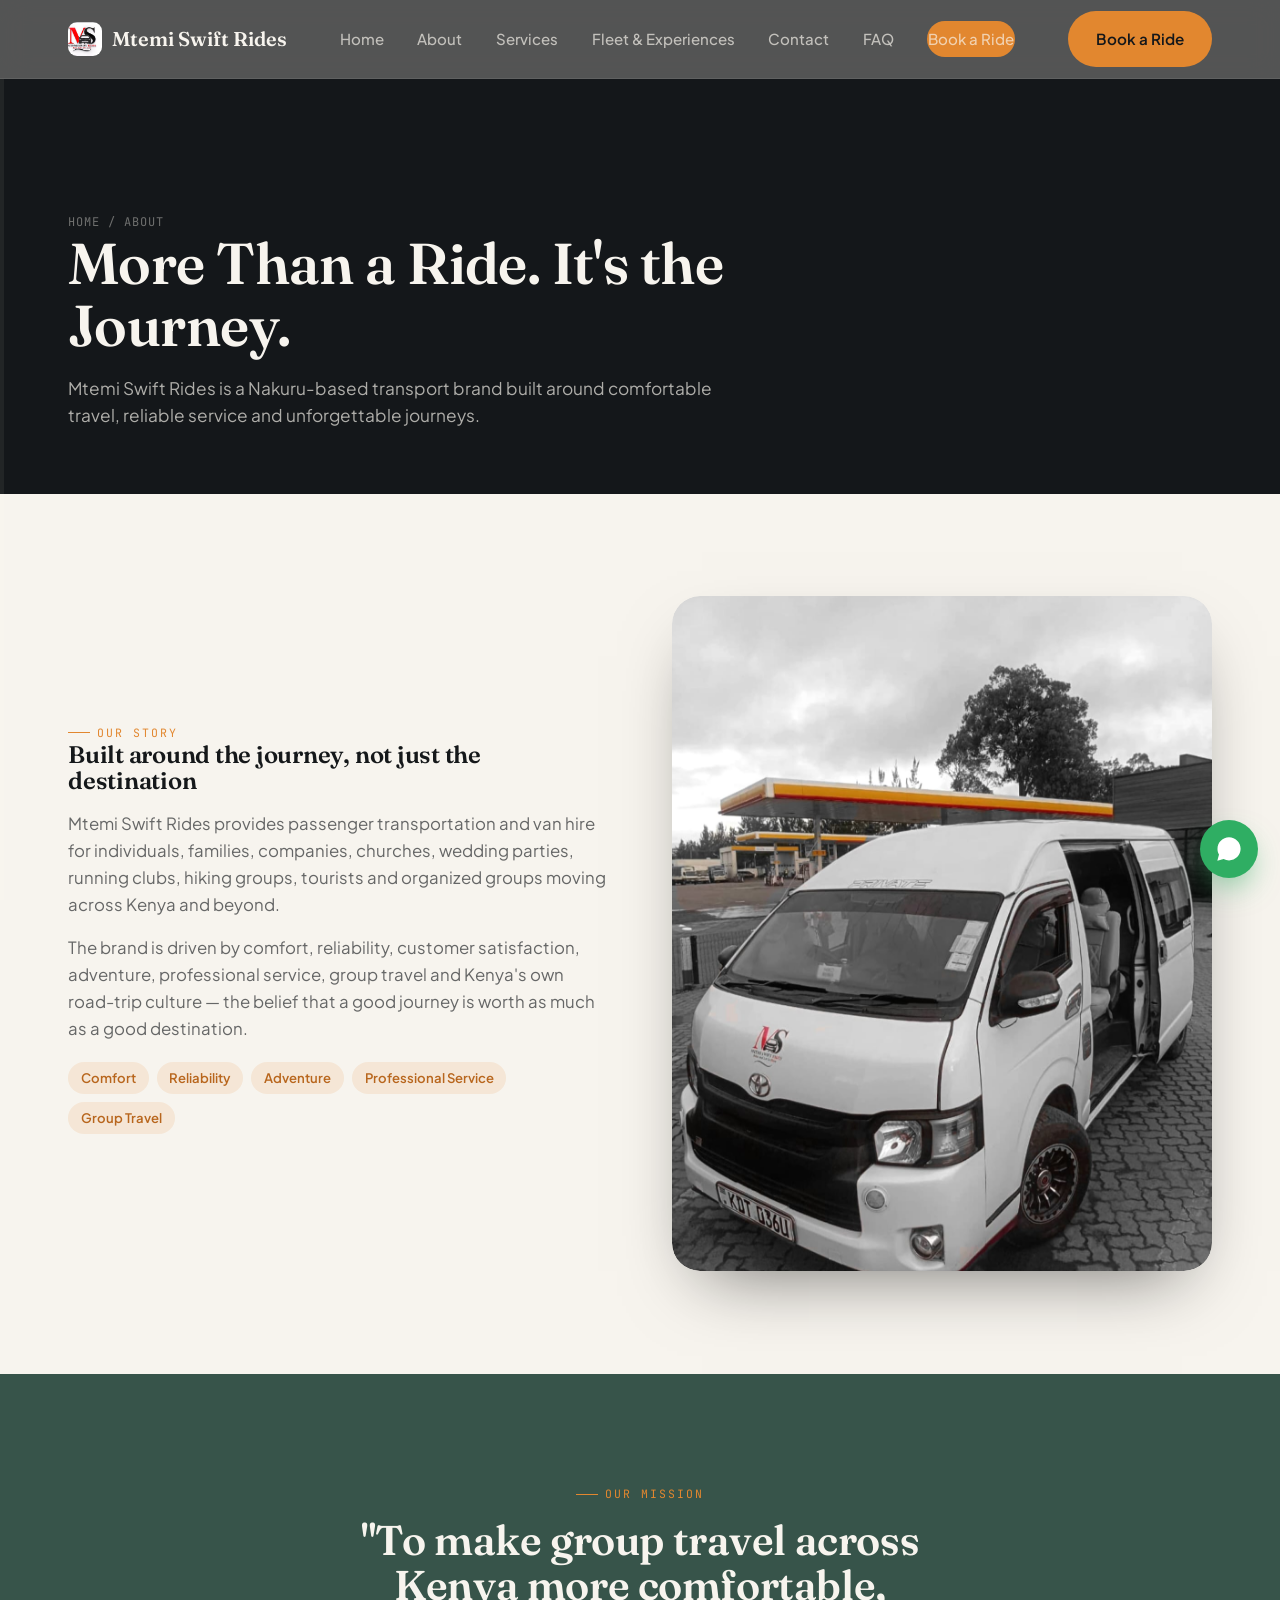
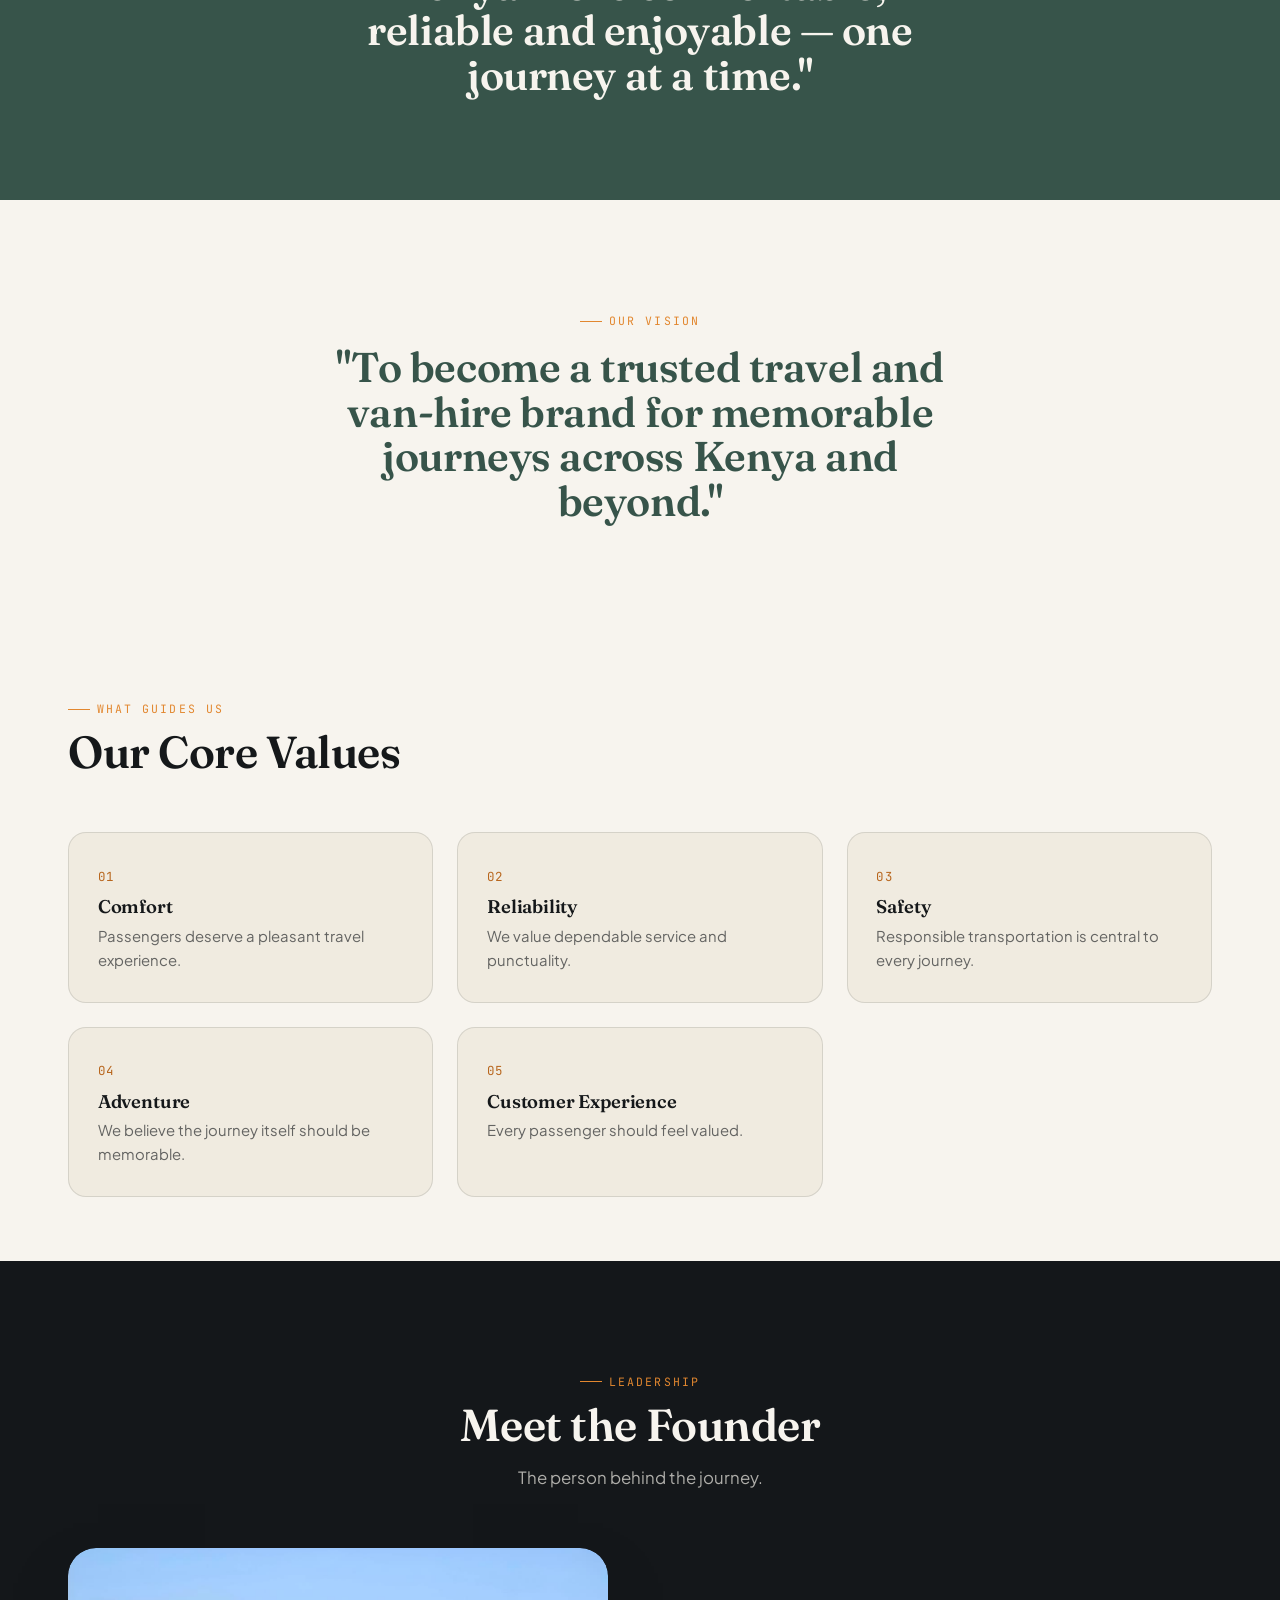
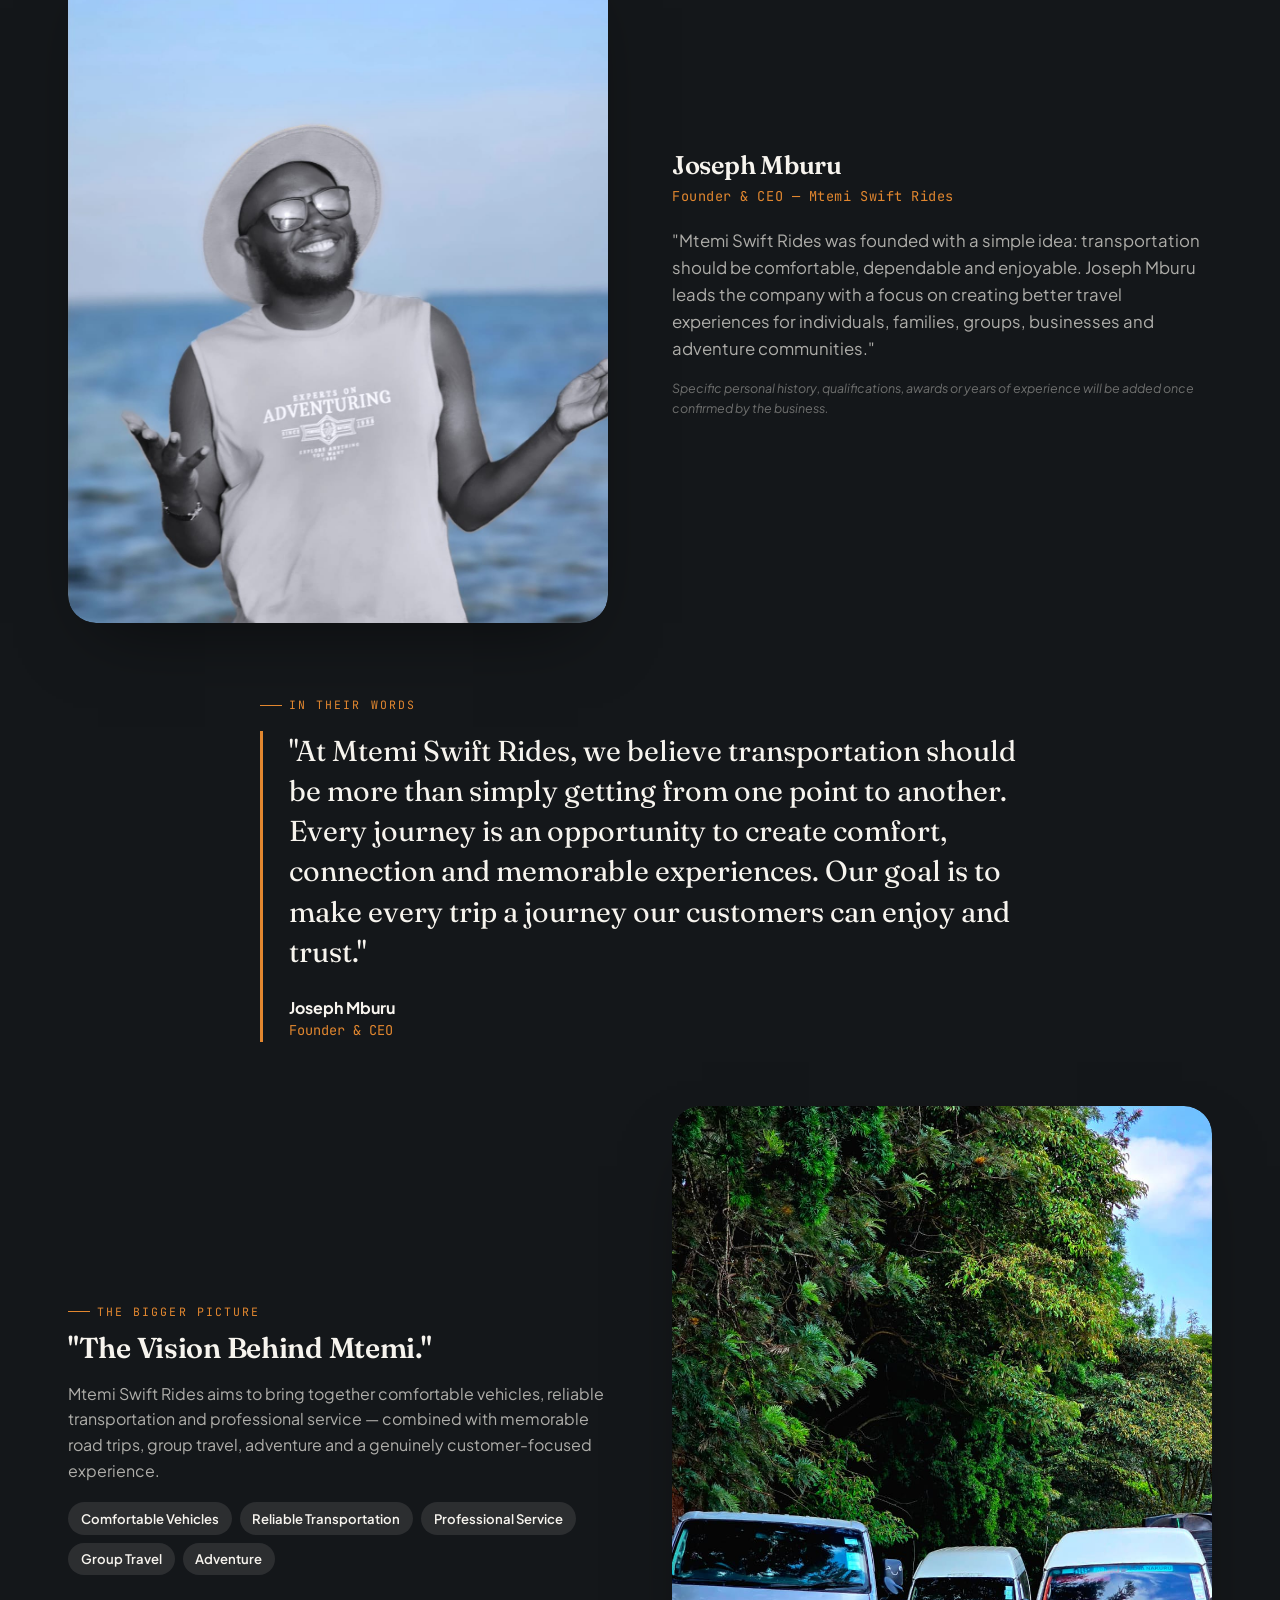
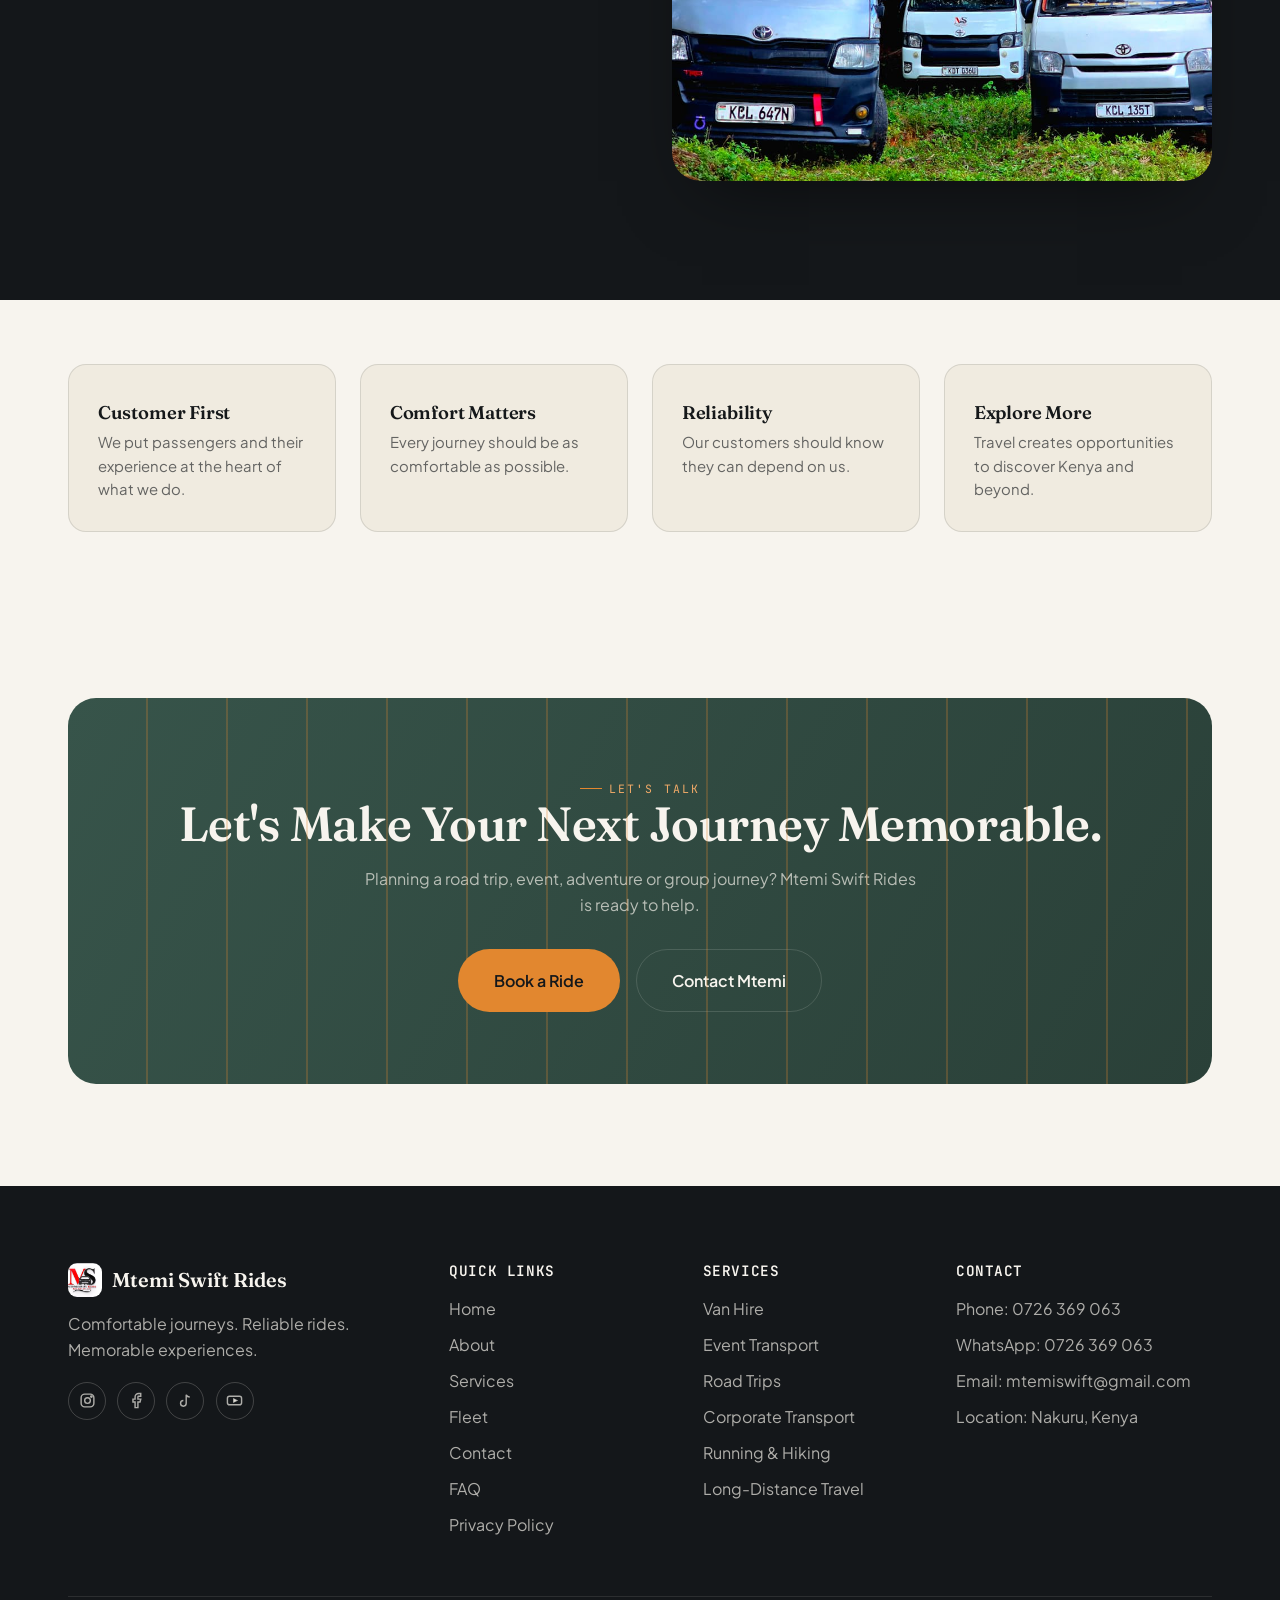
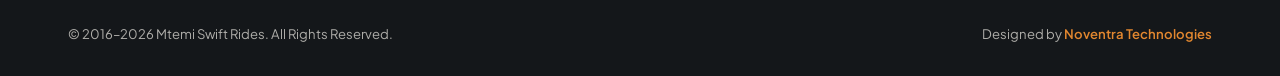
==== about.html @ bff6cc14 "Initial website upload" ====
<!DOCTYPE html>
<html lang="en">
<head>
<meta charset="UTF-8" />
<meta name="viewport" content="width=device-width, initial-scale=1.0" />
<title>About Mtemi Swift Rides | Nakuru-Based Van Hire &amp; Group Transport</title>
<meta name="description" content="Mtemi Swift Rides is a Nakuru-based transport brand built around comfortable travel, reliable service and memorable journeys. Meet the team behind the wheel." />
<link rel="canonical" href="https://www.mtemiswiftrides.co.ke/about.html" />
<meta property="og:type" content="website" />
<meta property="og:title" content="About Mtemi Swift Rides" />
<meta property="og:description" content="More than a ride. It's the journey. Meet the Nakuru-based team behind Mtemi Swift Rides." />
<meta property="og:url" content="https://www.mtemiswiftrides.co.ke/about.html" />
<link rel="preconnect" href="https://fonts.googleapis.com" />
<link rel="preconnect" href="https://fonts.gstatic.com" crossorigin />
<link href="https://fonts.googleapis.com/css2?family=Fraunces:opsz,wght@9..144,500;9..144,600;9..144,700&family=Plus+Jakarta+Sans:wght@400;500;600;700;800&family=JetBrains+Mono:wght@500&display=swap" rel="stylesheet" />
<link rel="stylesheet" href="/assets/css/style.css" />
</head>
<body>
<a href="#main" class="skip-link">Skip to content</a>
<div class="roadline-wrap" aria-hidden="true"><div class="roadline-track"><div class="roadline-progress"></div></div></div>

<header class="navbar">
  <div class="container">
    <a href="/index.html" class="navbar-brand"><img src="/assets/img/logo.jpeg" alt="Mtemi Swift Rides logo" class="mark" /> Mtemi Swift Rides</a>
    <nav class="navbar-links" id="navLinks">
      <a href="/index.html">Home</a>
      <a href="/about.html">About</a>
      <a href="/services.html">Services</a>
      <a href="/fleet.html">Fleet &amp; Experiences</a>
      <a href="/contact.html">Contact</a>
      <a href="/faq.html">FAQ</a>
      <a href="/contact.html" class="btn btn-primary navbar-cta-mobile">Book a Ride</a>
    </nav>
    <div class="navbar-actions">
      <a href="/contact.html" class="btn btn-primary desktop-only">Book a Ride</a>
      <button class="navbar-toggle" aria-label="Toggle menu" aria-expanded="false">
        <svg viewBox="0 0 24 24" fill="none" stroke="currentColor" stroke-width="2"><path d="M3 6h18M3 12h18M3 18h18"/></svg>
      </button>
    </div>
  </div>
</header>

<main id="main">

  <!-- HERO -->
  <section class="page-hero-simple">
    <div class="container">
      <span class="breadcrumb">Home / About</span>
      <h1>More Than a Ride. It's the Journey.</h1>
      <p>Mtemi Swift Rides is a Nakuru-based transport brand built around comfortable travel, reliable service and unforgettable journeys.</p>
    </div>
  </section>

  <!-- OUR STORY -->
  <section class="section">
    <div class="container split">
      <div class="reveal">
        <span class="eyebrow">Our story</span>
        <h2>Built around the journey, not just the destination</h2>
        <p style="margin-top:1.1rem; color:var(--mist-on-light); font-size:1.05rem;">Mtemi Swift Rides provides passenger transportation and van hire for individuals, families, companies, churches, wedding parties, running clubs, hiking groups, tourists and organized groups moving across Kenya and beyond.</p>
        <p style="margin-top:1rem; color:var(--mist-on-light); font-size:1.05rem;">The brand is driven by comfort, reliability, customer satisfaction, adventure, professional service, group travel and Kenya's own road-trip culture — the belief that a good journey is worth as much as a good destination.</p>
        <div class="tag-list">
          <span>Comfort</span><span>Reliability</span><span>Adventure</span><span>Professional Service</span><span>Group Travel</span>
        </div>
      </div>
      <div class="img-frame reveal">
        <img src="/assets/img/van-roadside-scenic.jpeg" alt="Mtemi Swift Rides van parked on a scenic Kenyan roadside" loading="lazy" />
      </div>
    </div>
  </section>

  <!-- MISSION -->
  <section class="section section-forest">
    <div class="container text-center">
      <span class="eyebrow" style="justify-content:center;">Our mission</span>
      <h2 class="reveal" style="max-width:22ch; margin:0.9rem auto 0; font-size:clamp(1.8rem,3.6vw,2.6rem);">"To make group travel across Kenya more comfortable, reliable and enjoyable — one journey at a time."</h2>
    </div>
  </section>

  <!-- VISION -->
  <section class="section">
    <div class="container text-center">
      <span class="eyebrow" style="justify-content:center;">Our vision</span>
      <h2 class="reveal" style="max-width:24ch; margin:0.9rem auto 0; font-size:clamp(1.8rem,3.6vw,2.6rem); color:var(--forest);">"To become a trusted travel and van-hire brand for memorable journeys across Kenya and beyond."</h2>
    </div>
  </section>

  <!-- CORE VALUES -->
  <section class="section section-tight">
    <div class="container">
      <div class="section-head reveal">
        <span class="eyebrow">What guides us</span>
        <h2>Our Core Values</h2>
      </div>
      <div class="grid grid-3">
        <div class="value-card reveal"><span class="num">01</span><h3>Comfort</h3><p>Passengers deserve a pleasant travel experience.</p></div>
        <div class="value-card reveal"><span class="num">02</span><h3>Reliability</h3><p>We value dependable service and punctuality.</p></div>
        <div class="value-card reveal"><span class="num">03</span><h3>Safety</h3><p>Responsible transportation is central to every journey.</p></div>
        <div class="value-card reveal"><span class="num">04</span><h3>Adventure</h3><p>We believe the journey itself should be memorable.</p></div>
        <div class="value-card reveal"><span class="num">05</span><h3>Customer Experience</h3><p>Every passenger should feel valued.</p></div>
      </div>
    </div>
  </section>

  <!-- FULL CEO SECTION -->
  <section class="section section-dark" id="founder">
    <div class="container">
      <div class="section-head center reveal" style="margin-left:auto;margin-right:auto;">
        <span class="eyebrow">Leadership</span>
        <h2>Meet the Founder</h2>
        <p>The person behind the journey.</p>
      </div>

      <div class="split reveal" style="margin-bottom:4rem;">
        <div class="img-frame">
          <img src="/assets/img/ceo-portrait.jpeg" alt="Founder and CEO of Mtemi Swift Rides" loading="lazy" style="object-position:center 20%;" />
        </div>
        <div>
          <h3 style="font-size:1.6rem; color:var(--cream);" data-cfg-ceo-name>[CEO/Founder Name]</h3>
          <p style="font-family:var(--font-mono); font-size:0.85rem; letter-spacing:0.04em; color:var(--amber); margin-top:0.4rem;">Founder &amp; CEO — Mtemi Swift Rides</p>
          <p style="margin-top:1.3rem; color:var(--mist-on-dark); font-size:1.05rem;">"Mtemi Swift Rides was founded with a simple idea: transportation should be comfortable, dependable and enjoyable. <span data-cfg-ceo-name>[CEO/Founder Name]</span> leads the company with a focus on creating better travel experiences for individuals, families, groups, businesses and adventure communities."</p>
          <p class="placeholder-note" style="margin-top:1rem; color:var(--mist-on-dark-soft);">Specific personal history, qualifications, awards or years of experience will be added once confirmed by the business.</p>
        </div>
      </div>

      <!-- CEO MESSAGE -->
      <div class="reveal" style="max-width:760px; margin:0 auto 4rem;">
        <span class="eyebrow">In their words</span>
        <div class="quote-block mt-1">
          <p>"At Mtemi Swift Rides, we believe transportation should be more than simply getting from one point to another. Every journey is an opportunity to create comfort, connection and memorable experiences. Our goal is to make every trip a journey our customers can enjoy and trust."</p>
          <div class="quote-sign">
            <strong data-cfg-ceo-name>[CEO/Founder Name]</strong>
            Founder &amp; CEO
          </div>
        </div>
      </div>

      <!-- VISION BEHIND MTEMI -->
      <div class="split reveal" style="margin-bottom:1rem;">
        <div>
          <span class="eyebrow">The bigger picture</span>
          <h3 style="color:var(--cream); font-size:1.8rem; margin-top:0.7rem;">"The Vision Behind Mtemi."</h3>
          <p style="margin-top:1.1rem; color:var(--mist-on-dark);">Mtemi Swift Rides aims to bring together comfortable vehicles, reliable transportation and professional service — combined with memorable road trips, group travel, adventure and a genuinely customer-focused experience.</p>
          <div class="tag-list">
            <span>Comfortable Vehicles</span><span>Reliable Transportation</span><span>Professional Service</span><span>Group Travel</span><span>Adventure</span>
          </div>
        </div>
        <div class="img-frame">
          <img src="/assets/img/van-fleet-parked.jpeg" alt="Mtemi Swift Rides fleet of vans parked together" loading="lazy" />
        </div>
      </div>
    </div>
  </section>

  <!-- FOUNDER VALUES -->
  <section class="section section-tight">
    <div class="container">
      <div class="grid grid-4">
        <div class="value-card reveal"><h3>Customer First</h3><p>We put passengers and their experience at the heart of what we do.</p></div>
        <div class="value-card reveal"><h3>Comfort Matters</h3><p>Every journey should be as comfortable as possible.</p></div>
        <div class="value-card reveal"><h3>Reliability</h3><p>Our customers should know they can depend on us.</p></div>
        <div class="value-card reveal"><h3>Explore More</h3><p>Travel creates opportunities to discover Kenya and beyond.</p></div>
      </div>
    </div>
  </section>

  <!-- CEO CTA -->
  <section class="section">
    <div class="container">
      <div class="cta-band reveal">
        <span class="eyebrow" style="color:var(--amber-light)">Let's talk</span>
        <h2>Let's Make Your Next Journey Memorable.</h2>
        <p>Planning a road trip, event, adventure or group journey? Mtemi Swift Rides is ready to help.</p>
        <div class="cta-actions">
          <a href="/contact.html" class="btn btn-primary btn-lg">Book a Ride</a>
          <a href="/contact.html" class="btn btn-outline btn-lg">Contact Mtemi</a>
        </div>
      </div>
    </div>
  </section>

</main>

<footer class="footer">
  <div class="container">
    <div class="footer-grid">
      <div class="footer-brand">
        <a href="/index.html" class="navbar-brand"><img src="/assets/img/logo.jpeg" alt="Mtemi Swift Rides logo" class="mark" /> Mtemi Swift Rides</a>
        <p>Comfortable journeys. Reliable rides. Memorable experiences.</p>
        <div class="footer-social">
          <a href="#" data-cfg-ig aria-label="Instagram" target="_blank" rel="noopener"><svg viewBox="0 0 24 24" fill="none" stroke="currentColor" stroke-width="2"><rect x="3" y="3" width="18" height="18" rx="5"/><circle cx="12" cy="12" r="4"/><circle cx="17.5" cy="6.5" r="1"/></svg></a>
          <a href="#" data-cfg-fb aria-label="Facebook" target="_blank" rel="noopener"><svg viewBox="0 0 24 24" fill="none" stroke="currentColor" stroke-width="2"><path d="M18 2h-3a5 5 0 0 0-5 5v3H7v4h3v8h4v-8h3l1-4h-4V7a1 1 0 0 1 1-1h3z"/></svg></a>
          <a href="#" data-cfg-tiktok aria-label="TikTok" target="_blank" rel="noopener"><svg viewBox="0 0 24 24" fill="none" stroke="currentColor" stroke-width="2"><path d="M9 12a4 4 0 1 0 4 4V4c1 2 3 3 5 3"/></svg></a>
          <a href="#" data-cfg-yt aria-label="YouTube" target="_blank" rel="noopener"><svg viewBox="0 0 24 24" fill="none" stroke="currentColor" stroke-width="2"><rect x="2" y="6" width="20" height="12" rx="3"/><path d="M11 10l4 2-4 2z" fill="currentColor"/></svg></a>
        </div>
      </div>
      <div><h4>Quick Links</h4>
        <ul class="footer-links">
          <li><a href="/index.html">Home</a></li><li><a href="/about.html">About</a></li>
          <li><a href="/services.html">Services</a></li><li><a href="/fleet.html">Fleet</a></li>
          <li><a href="/contact.html">Contact</a></li><li><a href="/faq.html">FAQ</a></li>
          <li><a href="/privacy.html">Privacy Policy</a></li>
        </ul>
      </div>
      <div><h4>Services</h4>
        <ul class="footer-links">
          <li><a href="/services.html#van-hire">Van Hire</a></li><li><a href="/services.html#events">Event Transport</a></li>
          <li><a href="/services.html#road-trips">Road Trips</a></li><li><a href="/services.html#corporate">Corporate Transport</a></li>
          <li><a href="/services.html#running-hiking">Running &amp; Hiking</a></li><li><a href="/services.html#long-distance">Long-Distance Travel</a></li>
        </ul>
      </div>
      <div><h4>Contact</h4>
        <ul class="footer-links">
          <li>Phone: <a data-cfg-phone-href href="#"><span data-cfg-phone>[PHONE NUMBER]</span></a></li>
          <li>WhatsApp: <a href="#" data-whatsapp-link><span data-cfg-whatsapp>[WHATSAPP NUMBER]</span></a></li>
          <li>Email: <a data-cfg-email-href href="#"><span data-cfg-email>[EMAIL ADDRESS]</span></a></li>
          <li>Location: <span data-cfg-location>Nakuru, Kenya</span></li>
        </ul>
      </div>
    </div>
    <div class="footer-bottom">
      <span>© 2016–<span data-year>2026</span> Mtemi Swift Rides. All Rights Reserved.</span>
      <span class="footer-credit">Designed by <a href="#">Noventra Technologies</a></span>
    </div>
  </div>
</footer>

<a href="#" class="wa-float" data-whatsapp-link aria-label="Chat on WhatsApp">
  <svg viewBox="0 0 24 24" fill="currentColor"><path d="M12.04 2C6.58 2 2.13 6.45 2.13 11.91c0 1.71.45 3.38 1.3 4.85L2 22l5.36-1.4a9.9 9.9 0 0 0 4.68 1.19h.01c5.46 0 9.91-4.45 9.91-9.91C21.96 6.45 17.51 2 12.04 2z"/></svg>
</a>

<script src="/assets/js/config.js"></script>
<script src="/assets/js/main.js"></script>
</body>
</html>
---- assets/css/style.css ----
/* =========================================================
   MTEMI SWIFT RIDES — DESIGN SYSTEM
   Palette: Rift Valley dusk (amber) + highland forest (green)
   on a charcoal-road base, with a cream daylight counterpart.
   Signature element: the "Roadline" — a dashed lane-marker
   that threads through the page, animating as you scroll,
   because for this brand the journey IS the experience.
   ========================================================= */

:root {
  /* --- Color tokens --- */
  --charcoal: #14171a;
  --charcoal-2: #1d2124;
  --charcoal-3: #262b2f;
  --cream: #f7f4ee;
  --cream-2: #f0ebe0;
  --ink: #15181a;
  --amber: #e2872f;
  --amber-dark: #b8661d;
  --amber-light: #f2ab68;
  --forest: #37544a;
  --forest-light: #4d7568;
  --dust: #b98a63;
  --mist-on-dark: rgba(247, 244, 238, 0.68);
  --mist-on-dark-soft: rgba(247, 244, 238, 0.4);
  --line-on-dark: rgba(247, 244, 238, 0.14);
  --mist-on-light: rgba(21, 24, 26, 0.64);
  --line-on-light: rgba(21, 24, 26, 0.12);

  /* --- Type --- */
  --font-display: "Fraunces", "Iowan Old Style", Georgia, serif;
  --font-body: "Plus Jakarta Sans", -apple-system, BlinkMacSystemFont, sans-serif;
  --font-mono: "JetBrains Mono", ui-monospace, SFMono-Regular, monospace;

  /* --- Layout --- */
  --container: 1240px;
  --radius-sm: 10px;
  --radius-md: 18px;
  --radius-lg: 28px;
  --shadow-soft: 0 20px 50px -25px rgba(0, 0, 0, 0.45);
  --shadow-lift: 0 30px 70px -30px rgba(0, 0, 0, 0.55);
  --ease: cubic-bezier(0.22, 1, 0.36, 1);
}

/* ---------- Reset & base ---------- */
* { box-sizing: border-box; margin: 0; padding: 0; }
html { scroll-behavior: smooth; }
body {
  font-family: var(--font-body);
  background: var(--cream);
  color: var(--ink);
  line-height: 1.6;
  -webkit-font-smoothing: antialiased;
  overflow-x: hidden;
}
img { max-width: 100%; display: block; }
a { color: inherit; text-decoration: none; }
ul { list-style: none; }
button { font-family: inherit; cursor: pointer; }
input, select, textarea { font-family: inherit; font-size: 1rem; }

h1, h2, h3, h4 { font-family: var(--font-display); font-weight: 600; line-height: 1.08; letter-spacing: -0.01em; }
.eyebrow {
  font-family: var(--font-mono);
  font-size: 0.72rem;
  letter-spacing: 0.18em;
  text-transform: uppercase;
  color: var(--amber);
  display: inline-flex;
  align-items: center;
  gap: 0.6em;
}
.eyebrow::before {
  content: "";
  width: 22px;
  height: 1px;
  background: var(--amber);
  display: inline-block;
}

.container { max-width: var(--container); margin: 0 auto; padding: 0 clamp(1.25rem, 4vw, 3rem); }
.section { padding: clamp(4rem, 8vw, 7rem) 0; position: relative; }
.section-dark { background: var(--charcoal); color: var(--cream); }
.section-forest { background: var(--forest); color: var(--cream); }
.section-tight { padding: clamp(2.5rem, 5vw, 4rem) 0; }

.section-head { max-width: 640px; margin-bottom: clamp(2.5rem, 5vw, 3.5rem); }
.section-head h2 { font-size: clamp(1.9rem, 4vw, 2.8rem); margin-top: 0.6rem; }
.section-head p { margin-top: 1rem; font-size: 1.05rem; color: var(--mist-on-light); }
.section-dark .section-head p, .section-forest .section-head p { color: var(--mist-on-dark); }

.section-head.center { margin-left: auto; margin-right: auto; text-align: center; }

/* ---------- Buttons ---------- */
.btn {
  display: inline-flex; align-items: center; justify-content: center; gap: 0.55rem;
  font-family: var(--font-body); font-weight: 600; font-size: 0.95rem;
  padding: 0.95rem 1.7rem; border-radius: 999px; border: 1px solid transparent;
  transition: transform 0.35s var(--ease), background 0.3s var(--ease), border-color 0.3s var(--ease), color 0.3s var(--ease);
  white-space: nowrap;
}
.btn:active { transform: scale(0.97); }
.btn-primary { background: var(--amber); color: var(--charcoal); }
.btn-primary:hover { background: var(--amber-light); transform: translateY(-2px); }
.btn-outline { border-color: var(--line-on-dark); color: var(--cream); background: transparent; }
.btn-outline:hover { border-color: var(--cream); background: rgba(247,244,238,0.08); transform: translateY(-2px); }
.btn-outline-dark { border-color: var(--line-on-light); color: var(--ink); background: transparent; }
.btn-outline-dark:hover { border-color: var(--ink); background: rgba(21,24,26,0.06); transform: translateY(-2px); }
.btn-whatsapp { background: #2fae63; color: #fff; }
.btn-whatsapp:hover { background: #34c26f; transform: translateY(-2px); }
.btn-block { width: 100%; }
.btn-lg { padding: 1.1rem 2.2rem; font-size: 1rem; }

/* ---------- Navbar ---------- */
.navbar {
  position: sticky; top: 0; z-index: 100;
  background: rgba(20, 23, 26, 0.72);
  backdrop-filter: blur(14px) saturate(140%);
  border-bottom: 1px solid rgba(247,244,238,0.08);
  transition: background 0.4s var(--ease);
}
.navbar .container { display: flex; align-items: center; justify-content: space-between; height: 78px; }
.navbar-brand { display: flex; align-items: center; gap: 0.65rem; color: var(--cream); font-family: var(--font-display); font-size: 1.25rem; font-weight: 600; }
.navbar-brand .mark { width: 34px; height: 34px; border-radius: 9px; background: #fff; display: grid; place-items: center; color: var(--charcoal); font-family: var(--font-mono); font-weight: 700; font-size: 0.85rem; object-fit: cover; overflow: hidden; }
.navbar-links { display: flex; align-items: center; gap: 2.1rem; }
.navbar-links a { color: var(--mist-on-dark); font-size: 0.94rem; font-weight: 500; position: relative; padding: 0.3rem 0; }
.navbar-links a::after { content: ""; position: absolute; left: 0; bottom: -2px; width: 0; height: 2px; background: var(--amber); transition: width 0.3s var(--ease); }
.navbar-links a:hover, .navbar-links a[aria-current="page"] { color: var(--cream); }
.navbar-links a:hover::after, .navbar-links a[aria-current="page"]::after { width: 100%; }
.navbar-actions { display: flex; align-items: center; gap: 0.75rem; }
.navbar-toggle { display: none; background: none; border: none; color: var(--cream); }
.navbar-toggle svg { width: 26px; height: 26px; }

@media (max-width: 900px) {
  .navbar-links { position: fixed; inset: 78px 0 0 0; background: var(--charcoal); flex-direction: column; justify-content: flex-start; align-items: stretch; padding: 2rem 1.5rem; gap: 0; transform: translateX(100%); transition: transform 0.4s var(--ease); overflow-y: auto; }
  .navbar-links.open { transform: translateX(0); }
  .navbar-links a { padding: 1.1rem 0.25rem; border-bottom: 1px solid rgba(247,244,238,0.08); font-size: 1.15rem; }
  .navbar-links .navbar-cta-mobile { margin-top: 1.5rem; }
  .navbar-toggle { display: block; }
  .navbar-actions .btn-primary.desktop-only { display: none; }
}

/* ---------- Roadline (signature scroll motif) ---------- */
.roadline-wrap { position: fixed; left: 0; top: 0; width: 4px; height: 100vh; z-index: 90; pointer-events: none; mix-blend-mode: normal; }
.roadline-track { width: 4px; height: 100%; background: rgba(247,244,238,0.06); }
.roadline-progress {
  width: 4px; height: 0%; background: repeating-linear-gradient(var(--amber) 0 22px, transparent 22px 40px);
  transition: height 0.12s linear;
}
@media (max-width: 700px) { .roadline-wrap { display: none; } }

/* ---------- Hero ---------- */
.hero {
  position: relative; min-height: 92vh; display: flex; align-items: flex-end;
  color: var(--cream); overflow: hidden;
  background: linear-gradient(180deg, rgba(20,23,26,0.35) 0%, rgba(15,17,19,0.55) 55%, rgba(15,17,19,0.94) 100%),
    url('/assets/img/van-roadside-scenic.jpeg') center 25%/cover no-repeat;
}
.hero-road {
  position: absolute; left: 0; right: 0; bottom: 0; height: 46%;
  background: linear-gradient(180deg, transparent, rgba(15,17,19,0.9));
  pointer-events: none;
}
.hero-inner { position: relative; z-index: 2; padding-bottom: clamp(3rem, 7vw, 5.5rem); width: 100%; }
.hero-badge {
  display: inline-flex; align-items: center; gap: 0.5rem; font-family: var(--font-mono);
  font-size: 0.72rem; letter-spacing: 0.14em; text-transform: uppercase; color: var(--cream);
  background: rgba(247,244,238,0.1); border: 1px solid rgba(247,244,238,0.22);
  padding: 0.5rem 0.95rem; border-radius: 999px; margin-bottom: 1.6rem;
}
.hero-badge .dot { width: 6px; height: 6px; border-radius: 50%; background: var(--amber); }
.hero h1 { font-size: clamp(2.5rem, 6vw, 4.6rem); max-width: 18ch; }
.hero p.lede { font-size: clamp(1.05rem, 1.6vw, 1.3rem); max-width: 46ch; color: var(--mist-on-dark); margin-top: 1.4rem; }
.hero-ctas { display: flex; flex-wrap: wrap; gap: 1rem; margin-top: 2.2rem; }
.hero-meta { margin-top: 2.8rem; display: flex; align-items: center; gap: 0.6rem; font-family: var(--font-mono); font-size: 0.8rem; letter-spacing: 0.06em; color: var(--mist-on-dark); }
.hero-meta svg { width: 15px; height: 15px; color: var(--amber); }

/* Simple animated dashes along a road-like horizon under the hero */
.hero-dashes { position: absolute; left: 0; right: 0; bottom: 12%; height: 3px; z-index: 2; overflow: hidden; opacity: 0.55; }
.hero-dashes::before {
  content: ""; position: absolute; inset: 0;
  background: repeating-linear-gradient(90deg, var(--amber) 0 40px, transparent 40px 80px);
  animation: dash-move 3.5s linear infinite;
}
@keyframes dash-move { to { transform: translateX(-80px); } }

/* ---------- Booking widget ---------- */
.booking-panel {
  background: var(--cream); border-radius: var(--radius-lg); box-shadow: var(--shadow-lift);
  padding: clamp(1.5rem, 3vw, 2.5rem); position: relative; z-index: 5;
  margin-top: clamp(-4.5rem, -6vw, -3.5rem);
}
.booking-panel-head { display: flex; align-items: baseline; justify-content: space-between; flex-wrap: wrap; gap: 0.75rem; margin-bottom: 1.5rem; }
.booking-panel-head h3 { font-size: 1.4rem; }
.booking-panel-head .wa-link { font-size: 0.9rem; font-weight: 600; color: var(--forest); display: inline-flex; align-items: center; gap: 0.4rem; }
.booking-panel-head .wa-link svg { width: 16px; height: 16px; }

.form-grid { display: grid; grid-template-columns: repeat(4, 1fr); gap: 1rem 1.1rem; }
.form-grid .span-2 { grid-column: span 2; }
.form-grid .span-4 { grid-column: span 4; }
@media (max-width: 860px) { .form-grid { grid-template-columns: repeat(2, 1fr); } .form-grid .span-4 { grid-column: span 2; } }
@media (max-width: 520px) { .form-grid { grid-template-columns: 1fr; } .form-grid .span-2, .form-grid .span-4 { grid-column: span 1; } }

.field { display: flex; flex-direction: column; gap: 0.4rem; }
.field label { font-size: 0.78rem; font-weight: 600; color: var(--mist-on-light); text-transform: uppercase; letter-spacing: 0.05em; }
.field input, .field select, .field textarea {
  border: 1.5px solid var(--line-on-light); border-radius: var(--radius-sm); padding: 0.85rem 1rem;
  background: #fff; color: var(--ink); transition: border-color 0.25s var(--ease), box-shadow 0.25s var(--ease);
}
.field input:focus, .field select:focus, .field textarea:focus {
  outline: none; border-color: var(--amber); box-shadow: 0 0 0 4px rgba(226,135,47,0.15);
}
.field textarea { resize: vertical; min-height: 100px; }
.form-actions { display: flex; align-items: center; gap: 1rem; flex-wrap: wrap; margin-top: 1.4rem; }
.form-note { font-size: 0.85rem; color: var(--mist-on-light); }
.form-success {
  display: none; align-items: center; gap: 0.6rem; background: rgba(55,84,74,0.1); color: var(--forest);
  border: 1px solid rgba(55,84,74,0.25); padding: 0.9rem 1.1rem; border-radius: var(--radius-sm); margin-top: 1.2rem; font-weight: 600;
}
.form-success.visible { display: flex; }
.field-error { font-size: 0.78rem; color: #b8461d; min-height: 1em; }

/* ---------- Cards ---------- */
.grid { display: grid; gap: 1.5rem; }
.grid-3 { grid-template-columns: repeat(3, 1fr); }
.grid-2 { grid-template-columns: repeat(2, 1fr); }
.grid-4 { grid-template-columns: repeat(4, 1fr); }
@media (max-width: 980px) { .grid-3, .grid-4 { grid-template-columns: repeat(2, 1fr); } }
@media (max-width: 620px) { .grid-3, .grid-4, .grid-2 { grid-template-columns: 1fr; } }

.feature-card {
  background: var(--charcoal-2); border: 1px solid rgba(247,244,238,0.08); border-radius: var(--radius-md);
  padding: 1.9rem; transition: transform 0.4s var(--ease), border-color 0.4s var(--ease), background 0.4s var(--ease);
}
.feature-card:hover { transform: translateY(-6px); border-color: rgba(226,135,47,0.4); background: var(--charcoal-3); }
.feature-card .icon { font-size: 1.7rem; width: 52px; height: 52px; border-radius: 14px; background: rgba(226,135,47,0.14); display: grid; place-items: center; margin-bottom: 1.1rem; }
.feature-card h3 { font-size: 1.15rem; margin-bottom: 0.5rem; color: var(--cream); }
.feature-card p { color: var(--mist-on-dark); font-size: 0.94rem; }

.service-card {
  background: #fff; border-radius: var(--radius-md); overflow: hidden; box-shadow: var(--shadow-soft);
  border: 1px solid var(--line-on-light); transition: transform 0.4s var(--ease), box-shadow 0.4s var(--ease);
  display: flex; flex-direction: column;
}
.service-card:hover { transform: translateY(-8px); box-shadow: var(--shadow-lift); }
.service-card .media { aspect-ratio: 4/3; overflow: hidden; position: relative; }
.service-card .media img { width: 100%; height: 100%; object-fit: cover; transition: transform 0.7s var(--ease); }
.service-card:hover .media img { transform: scale(1.07); }
.service-card .body { padding: 1.6rem; display: flex; flex-direction: column; gap: 0.6rem; flex: 1; }
.service-card .body h3 { font-size: 1.2rem; }
.service-card .body p { color: var(--mist-on-light); font-size: 0.93rem; flex: 1; }
.service-card .learn { font-weight: 700; color: var(--amber-dark); font-size: 0.9rem; display: inline-flex; align-items: center; gap: 0.35rem; }
.service-card .learn svg { width: 14px; height: 14px; transition: transform 0.3s var(--ease); }
.service-card:hover .learn svg { transform: translateX(4px); }

.value-card { background: var(--cream-2); border-radius: var(--radius-md); padding: 1.8rem; border: 1px solid var(--line-on-light); }
.value-card .num { font-family: var(--font-mono); font-size: 0.78rem; color: var(--amber-dark); letter-spacing: 0.1em; }
.value-card h3 { margin: 0.6rem 0 0.5rem; font-size: 1.15rem; }
.value-card p { color: var(--mist-on-light); font-size: 0.93rem; }

/* ---------- Reveal on scroll ---------- */
.reveal { opacity: 0; transform: translateY(28px); transition: opacity 0.8s var(--ease), transform 0.8s var(--ease); }
.reveal.in-view { opacity: 1; transform: translateY(0); }
@media (prefers-reduced-motion: reduce) {
  .reveal { opacity: 1; transform: none; transition: none; }
  .hero-dashes::before { animation: none; }
  html { scroll-behavior: auto; }
}

/* ---------- Split sections ---------- */
.split { display: grid; grid-template-columns: 1fr 1fr; gap: clamp(2rem, 5vw, 4.5rem); align-items: center; }
@media (max-width: 860px) { .split { grid-template-columns: 1fr; } }
.split img, .split .img-frame { border-radius: var(--radius-lg); width: 100%; }
.img-frame { position: relative; aspect-ratio: 4/5; overflow: hidden; box-shadow: var(--shadow-lift); }
.img-frame img { width: 100%; height: 100%; object-fit: cover; }
.img-frame .placeholder-badge {
  position: absolute; bottom: 1rem; left: 1rem; background: rgba(20,23,26,0.75); color: var(--cream);
  font-family: var(--font-mono); font-size: 0.68rem; letter-spacing: 0.08em; text-transform: uppercase;
  padding: 0.4rem 0.75rem; border-radius: 999px; border: 1px solid rgba(247,244,238,0.25);
}

/* ---------- Quote / CEO message ---------- */
.quote-block { border-left: 3px solid var(--amber); padding-left: 1.6rem; }
.quote-block p { font-family: var(--font-display); font-size: clamp(1.3rem, 2.4vw, 1.8rem); line-height: 1.4; color: var(--cream); }
.quote-sign { margin-top: 1.4rem; font-family: var(--font-mono); font-size: 0.85rem; color: var(--amber); }
.quote-sign strong { display: block; color: var(--cream); font-family: var(--font-body); font-size: 1rem; }

/* ---------- Gallery (masonry-ish) ---------- */
.gallery { columns: 4 220px; column-gap: 1rem; }
.gallery figure { break-inside: avoid; margin: 0 0 1rem; border-radius: var(--radius-md); overflow: hidden; position: relative; }
.gallery figure img { width: 100%; display: block; transition: transform 0.6s var(--ease); }
.gallery figure:hover img { transform: scale(1.06); }
.gallery figcaption {
  position: absolute; left: 0; right: 0; bottom: 0; padding: 0.7rem 0.9rem; font-size: 0.78rem;
  background: linear-gradient(0deg, rgba(15,17,19,0.85), transparent); color: var(--cream); font-weight: 600;
}
@media (max-width: 700px) { .gallery { columns: 2 160px; } }

/* ---------- Experience grid ---------- */
.exp-card { position: relative; border-radius: var(--radius-md); overflow: hidden; aspect-ratio: 3/4; }
.exp-card img { width: 100%; height: 100%; object-fit: cover; transition: transform 0.6s var(--ease); }
.exp-card:hover img { transform: scale(1.08); }
.exp-card::after { content: ""; position: absolute; inset: 0; background: linear-gradient(0deg, rgba(15,17,19,0.88), rgba(15,17,19,0.05) 55%); }
.exp-card .label { position: absolute; left: 1.1rem; right: 1.1rem; bottom: 1.1rem; z-index: 2; color: var(--cream); }
.exp-card .label h4 { font-size: 1.05rem; }
.exp-card .label p { font-size: 0.82rem; color: var(--mist-on-dark); margin-top: 0.25rem; }

/* ---------- CTA band ---------- */
.cta-band { background: linear-gradient(120deg, var(--forest), #2a4038); color: var(--cream); border-radius: var(--radius-lg); padding: clamp(2.5rem, 6vw, 4.5rem); text-align: center; position: relative; overflow: hidden; }
.cta-band h2 { font-size: clamp(2rem, 4vw, 3rem); }
.cta-band p { margin: 1rem auto 0; max-width: 46ch; color: var(--mist-on-dark); }
.cta-band .cta-actions { display: flex; justify-content: center; gap: 1rem; flex-wrap: wrap; margin-top: 2rem; }
.cta-band::before {
  content: ""; position: absolute; inset: 0; opacity: 0.5; pointer-events: none;
  background: repeating-linear-gradient(90deg, transparent 0 78px, rgba(226,135,47,0.5) 78px 80px);
}

/* ---------- Testimonial-style social strip ---------- */
.social-strip { display: grid; grid-template-columns: repeat(6, 1fr); gap: 0.6rem; }
.social-strip .tile { aspect-ratio: 1; border-radius: var(--radius-sm); overflow: hidden; }
.social-strip .tile img { width: 100%; height: 100%; object-fit: cover; transition: transform 0.5s var(--ease); }
.social-strip .tile:hover img { transform: scale(1.1); }
@media (max-width: 900px) { .social-strip { grid-template-columns: repeat(3, 1fr); } }

/* ---------- Accordion (FAQ) ---------- */
.accordion-item { border-bottom: 1px solid var(--line-on-light); }
.accordion-trigger {
  width: 100%; display: flex; align-items: center; justify-content: space-between; gap: 1rem;
  background: none; border: none; text-align: left; padding: 1.4rem 0; font-family: var(--font-display);
  font-size: 1.08rem; color: var(--ink);
}
.accordion-trigger svg { width: 18px; height: 18px; flex-shrink: 0; transition: transform 0.35s var(--ease); color: var(--amber-dark); }
.accordion-item[data-open="true"] .accordion-trigger svg { transform: rotate(45deg); }
.accordion-panel { max-height: 0; overflow: hidden; transition: max-height 0.4s var(--ease); }
.accordion-panel p { padding-bottom: 1.4rem; color: var(--mist-on-light); max-width: 62ch; }

/* ---------- Footer ---------- */
.footer { background: var(--charcoal); color: var(--mist-on-dark); padding: clamp(3rem, 6vw, 5rem) 0 2rem; }
.footer-grid { display: grid; grid-template-columns: 1.6fr 1fr 1fr 1.2fr; gap: 2.5rem; padding-bottom: 3rem; border-bottom: 1px solid rgba(247,244,238,0.1); }
@media (max-width: 860px) { .footer-grid { grid-template-columns: 1fr 1fr; } }
@media (max-width: 520px) { .footer-grid { grid-template-columns: 1fr; } }
.footer h4 { color: var(--cream); font-size: 0.9rem; letter-spacing: 0.04em; margin-bottom: 1.1rem; text-transform: uppercase; font-family: var(--font-mono); }
.footer-links li { margin-bottom: 0.65rem; }
.footer-links a:hover { color: var(--amber); }
.footer-brand .navbar-brand { color: var(--cream); margin-bottom: 0.9rem; }
.footer-brand p { max-width: 32ch; }
.footer-social { display: flex; gap: 0.7rem; margin-top: 1.2rem; }
.footer-social a { width: 38px; height: 38px; border-radius: 50%; border: 1px solid rgba(247,244,238,0.2); display: grid; place-items: center; transition: all 0.3s var(--ease); }
.footer-social a:hover { background: var(--amber); border-color: var(--amber); color: var(--charcoal); }
.footer-social svg { width: 17px; height: 17px; }
.footer-bottom { display: flex; justify-content: space-between; align-items: center; flex-wrap: wrap; gap: 0.8rem; padding-top: 1.6rem; font-size: 0.82rem; }
.footer-credit a { color: var(--amber); font-weight: 600; transition: color 0.3s var(--ease); }
.footer-credit a:hover { color: var(--amber-light); text-decoration: underline; }

/* ---------- Floating WhatsApp ---------- */
.wa-float {
  position: fixed; right: 1.4rem; bottom: 1.4rem; z-index: 99; width: 58px; height: 58px; border-radius: 50%;
  background: #2fae63; display: grid; place-items: center; box-shadow: 0 14px 30px -8px rgba(47,174,99,0.6);
  transition: transform 0.3s var(--ease);
}
.wa-float:hover { transform: scale(1.08); }
.wa-float svg { width: 28px; height: 28px; color: #fff; }

/* ---------- Utility ---------- */
.text-center { text-align: center; }
.mt-1 { margin-top: 1rem; } .mt-2 { margin-top: 2rem; }
.tag-list { display: flex; flex-wrap: wrap; gap: 0.5rem; margin: 1.2rem 0; }
.tag-list span { font-size: 0.82rem; background: rgba(226,135,47,0.12); color: var(--amber-dark); padding: 0.35rem 0.8rem; border-radius: 999px; font-weight: 600; }
.section-dark .tag-list span, .section-forest .tag-list span { background: rgba(247,244,238,0.1); color: var(--cream); }
.divider { height: 1px; background: var(--line-on-light); margin: 3rem 0; }
.placeholder-note { font-size: 0.78rem; color: var(--mist-on-light); font-style: italic; }
.skip-link { position: absolute; left: -999px; top: 0; background: var(--amber); color: var(--charcoal); padding: 0.7rem 1.1rem; z-index: 200; border-radius: 0 0 10px 0; }
.skip-link:focus { left: 0; }
:focus-visible { outline: 3px solid var(--amber); outline-offset: 2px; }
.page-hero-simple { padding-top: clamp(6rem, 10vw, 8rem); padding-bottom: clamp(3rem, 6vw, 4rem); background: var(--charcoal); color: var(--cream); }
.page-hero-simple h1 { font-size: clamp(2.2rem, 5vw, 3.6rem); max-width: 20ch; }
.page-hero-simple p { max-width: 52ch; color: var(--mist-on-dark); margin-top: 1.1rem; font-size: 1.08rem; }
.breadcrumb { font-family: var(--font-mono); font-size: 0.75rem; letter-spacing: 0.08em; text-transform: uppercase; color: var(--mist-on-dark-soft); margin-bottom: 1.2rem; }
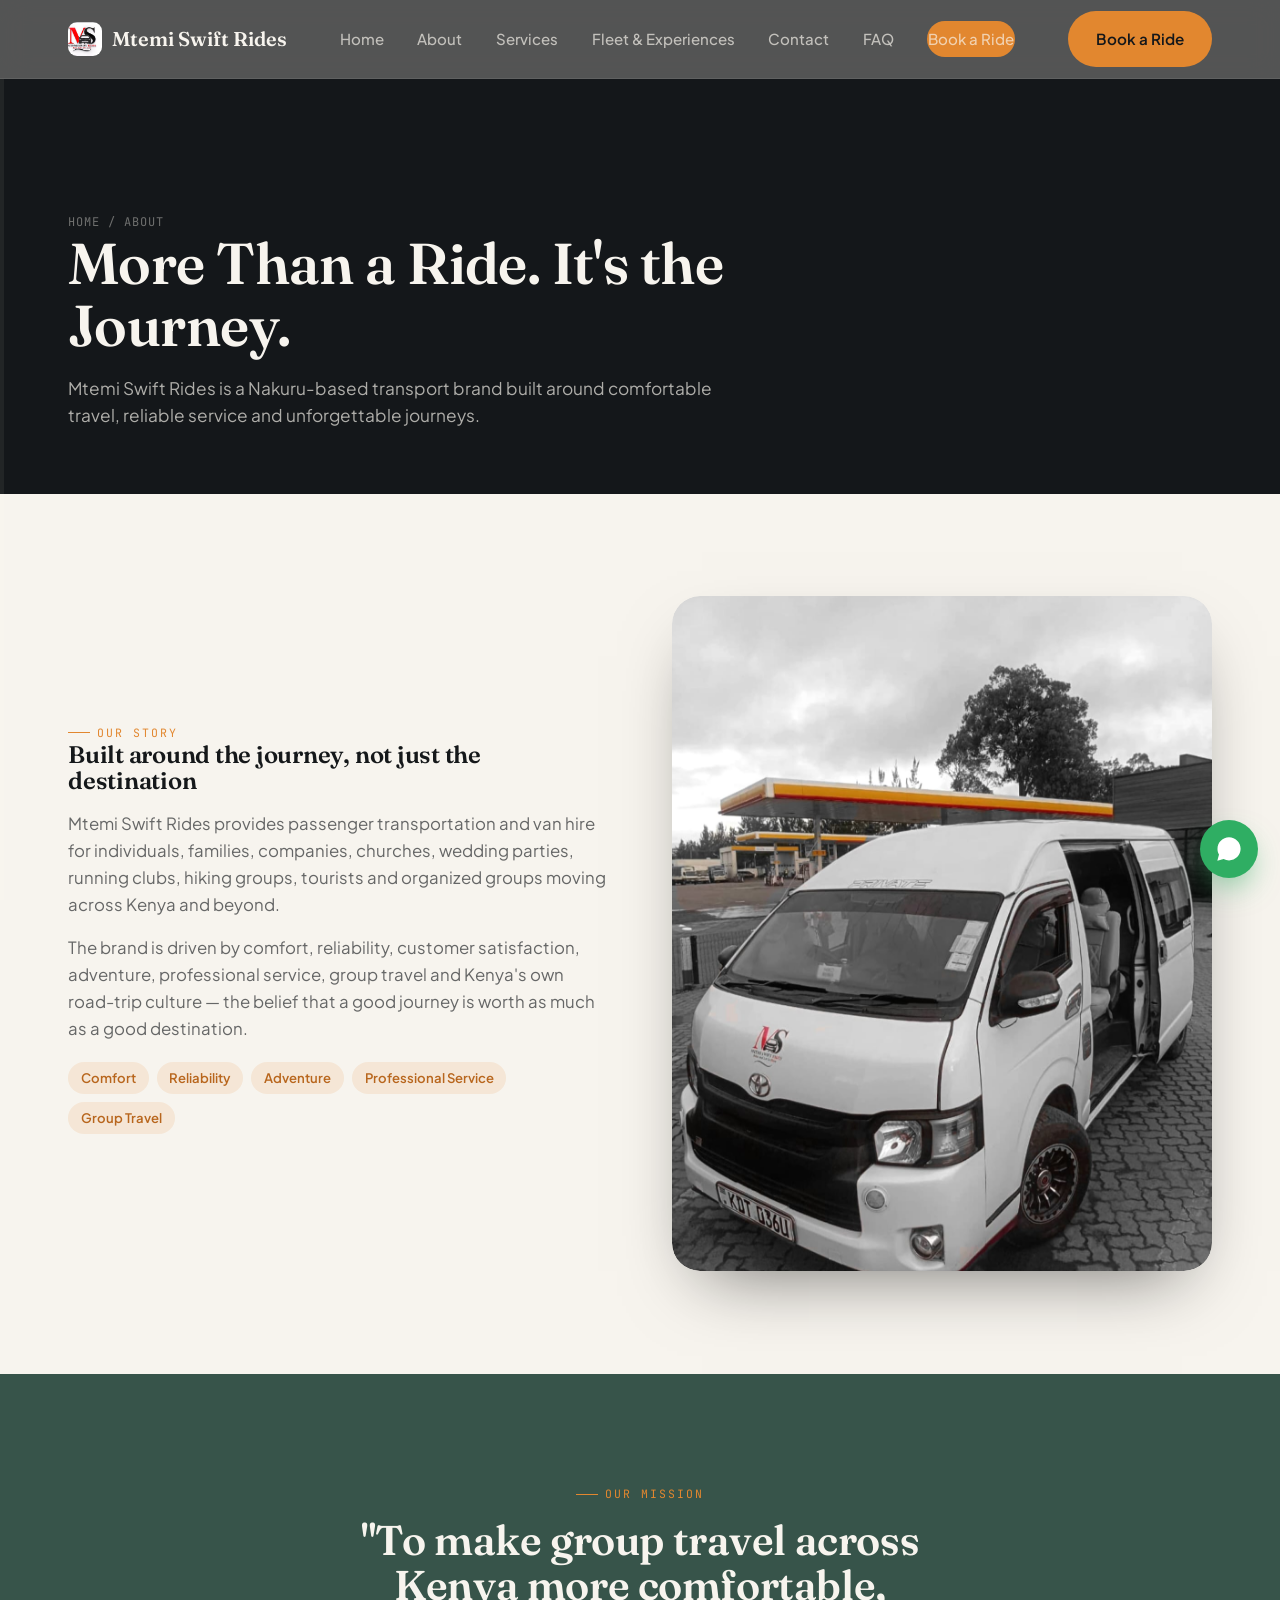
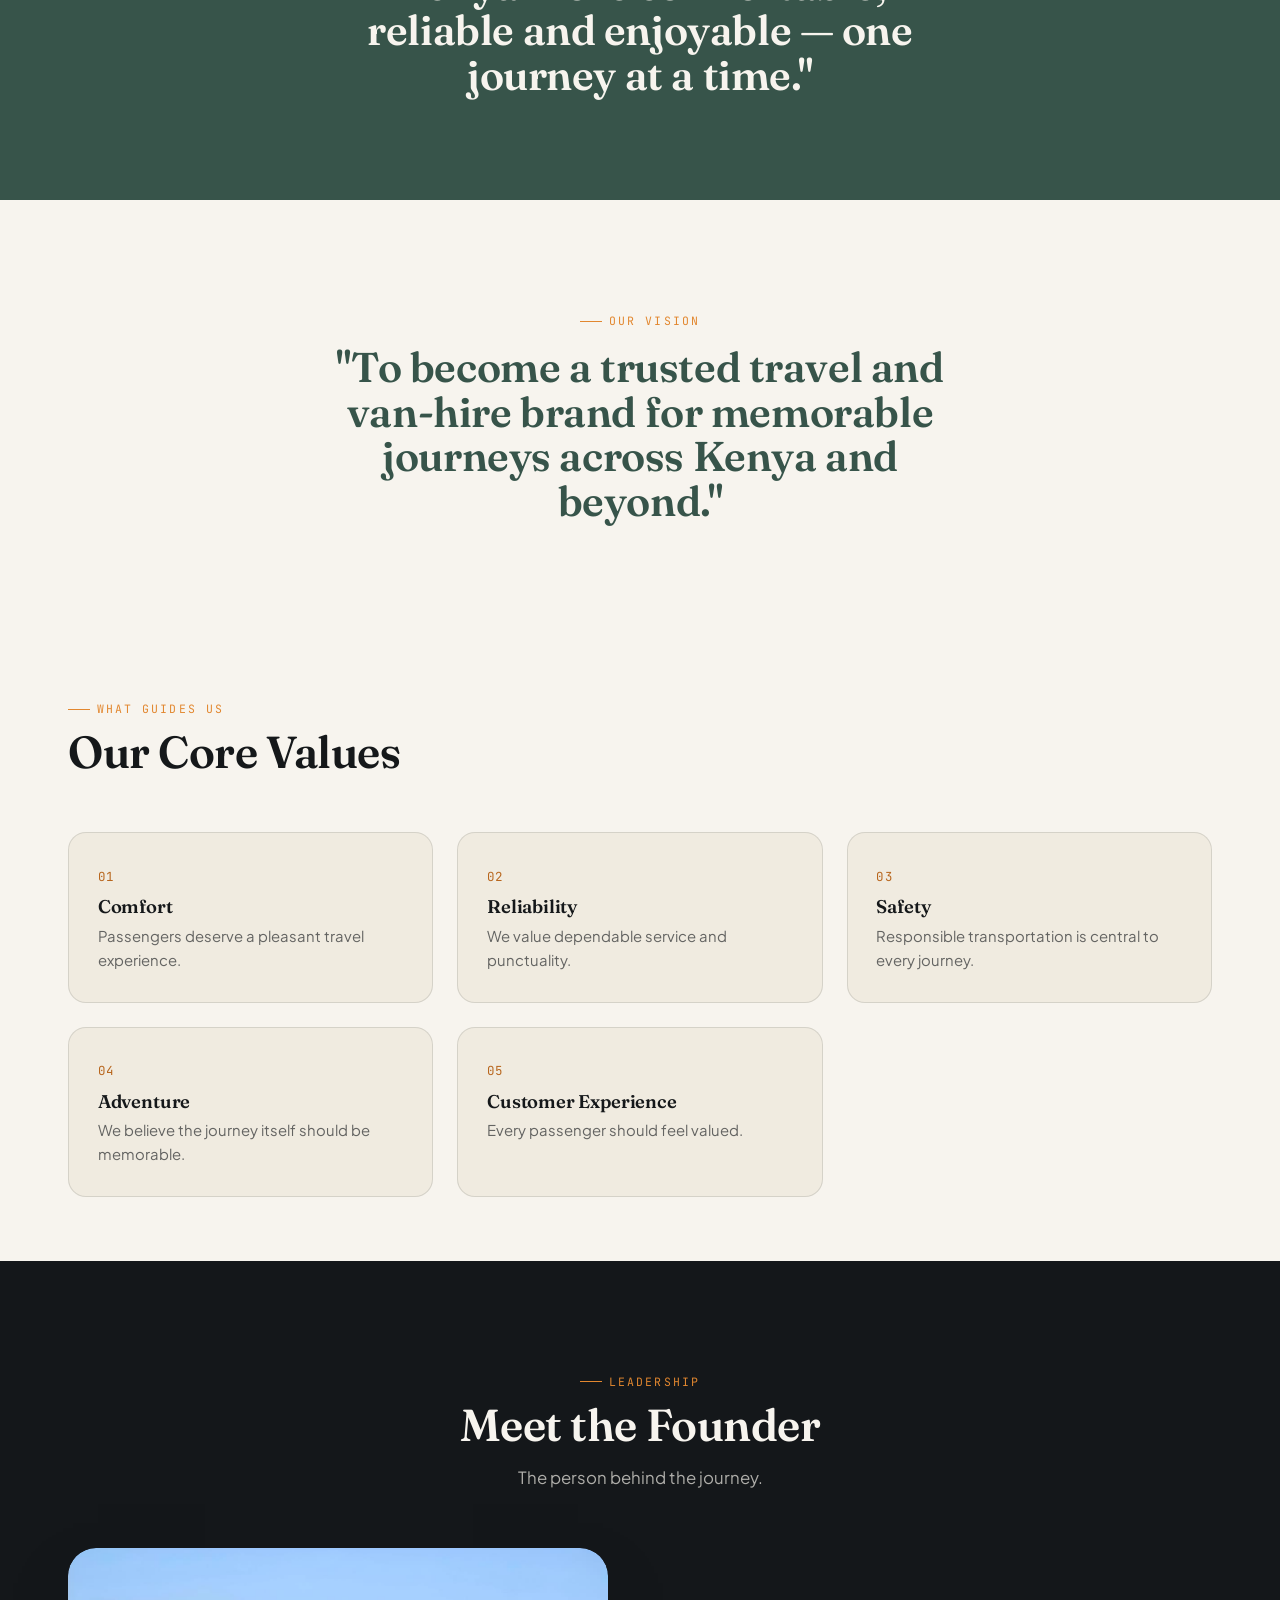
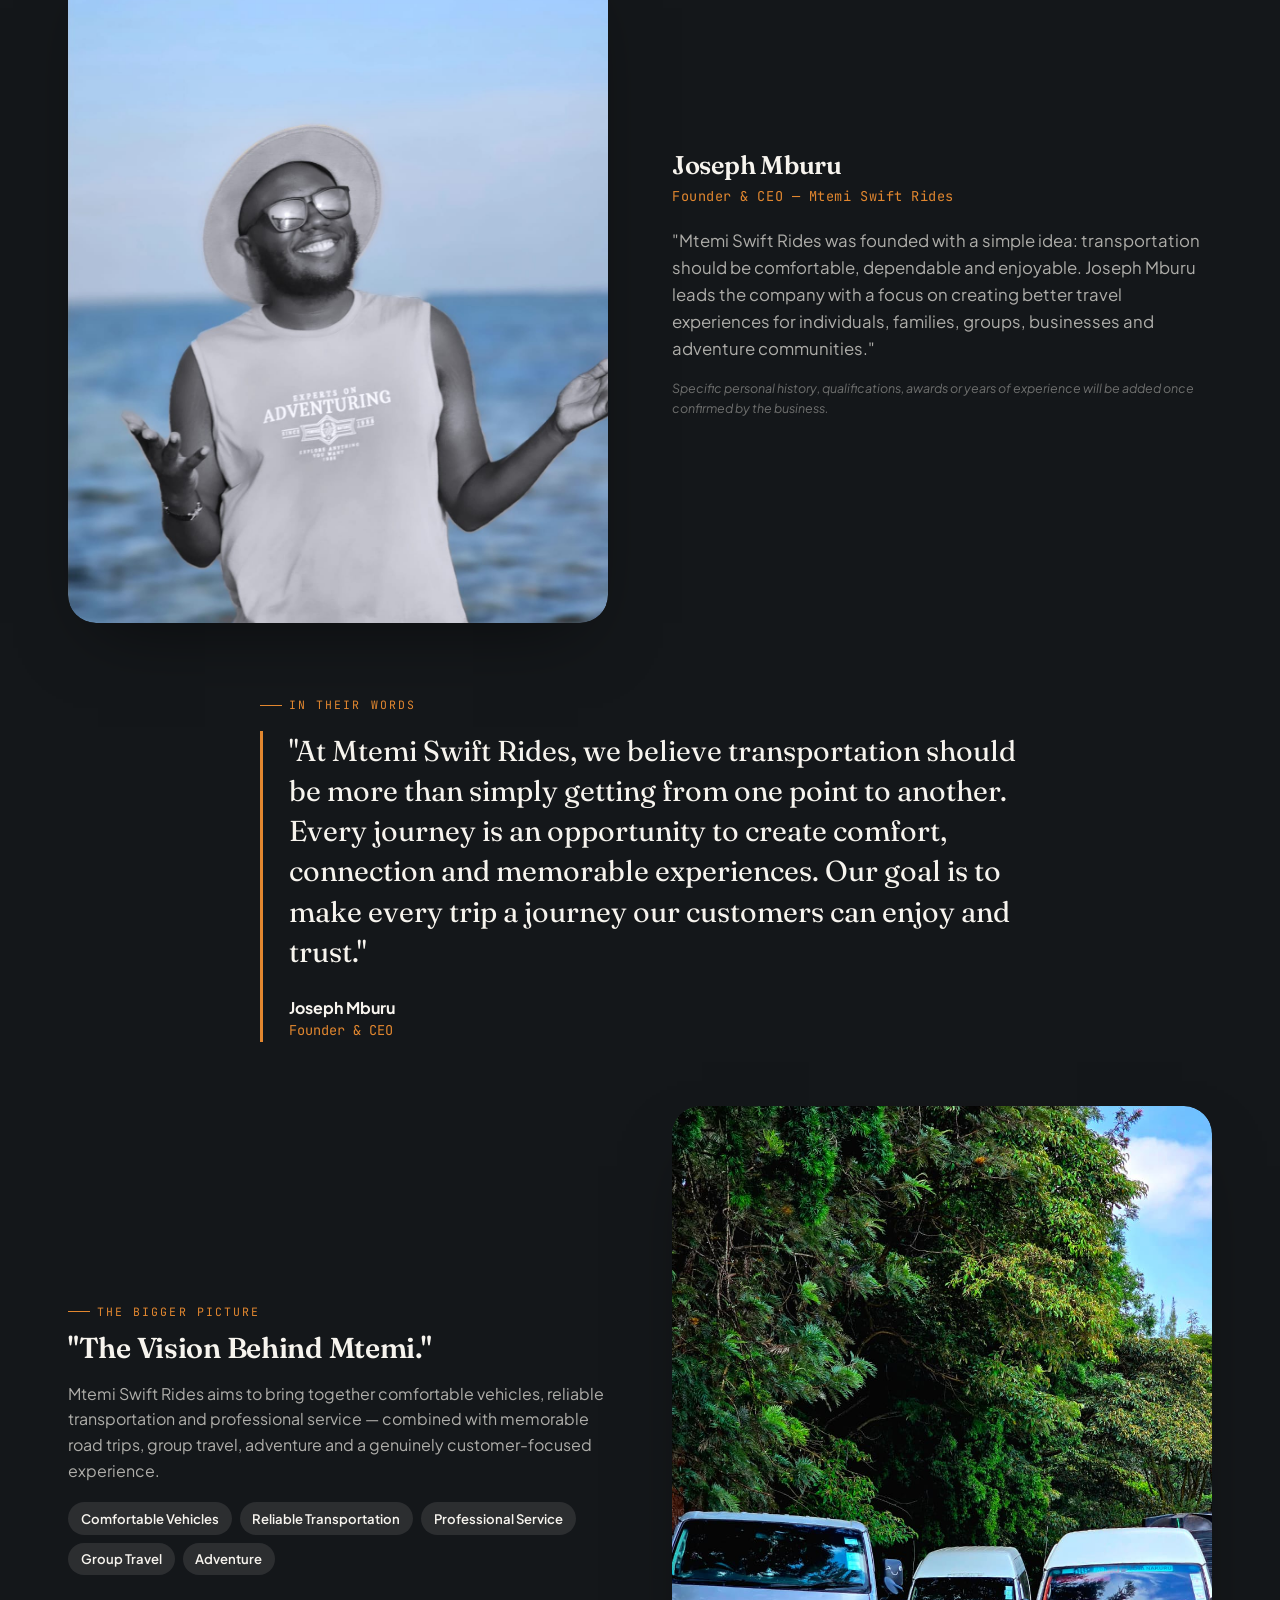
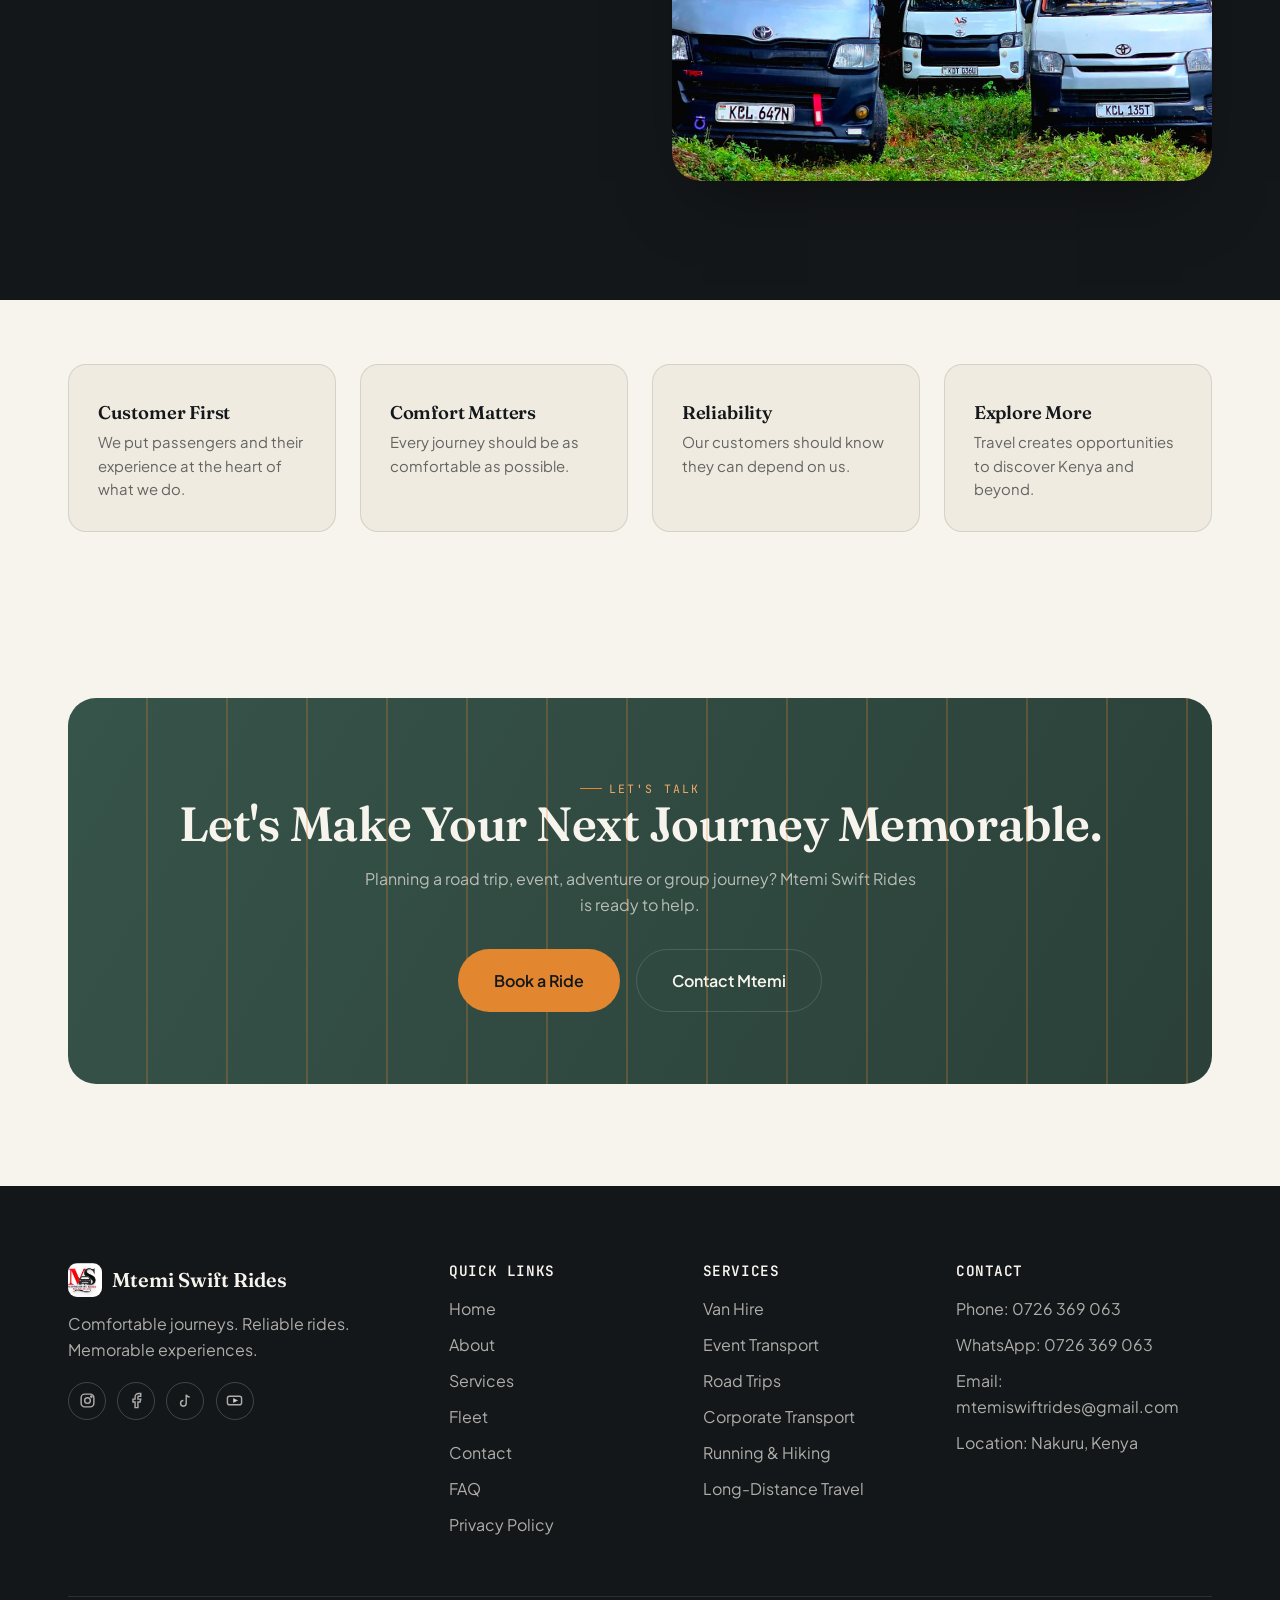
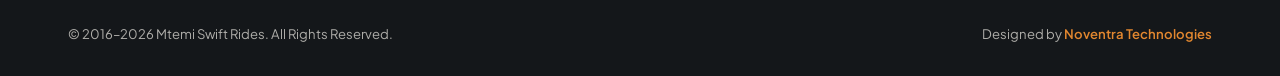
==== commit c7c30d39: "Improve SEO and add Google crawl files" ====
--- a/about.html
+++ b/about.html
@@ -3,8 +3,10 @@
 <head>
 <meta charset="UTF-8" />
 <meta name="viewport" content="width=device-width, initial-scale=1.0" />
-<title>About Mtemi Swift Rides | Nakuru-Based Van Hire &amp; Group Transport</title>
-<meta name="description" content="Mtemi Swift Rides is a Nakuru-based transport brand built around comfortable travel, reliable service and memorable journeys. Meet the team behind the wheel." />
+<title>About Mtemi Swift Rides | Transport Company in Nakuru</title>
+
+<meta name="description"
+      content="Learn about Mtemi Swift Rides, a Nakuru-based passenger transport company providing comfortable and reliable group transportation across Kenya.">
 <link rel="canonical" href="https://www.mtemiswiftrides.co.ke/about.html" />
 <meta property="og:type" content="website" />
 <meta property="og:title" content="About Mtemi Swift Rides" />
